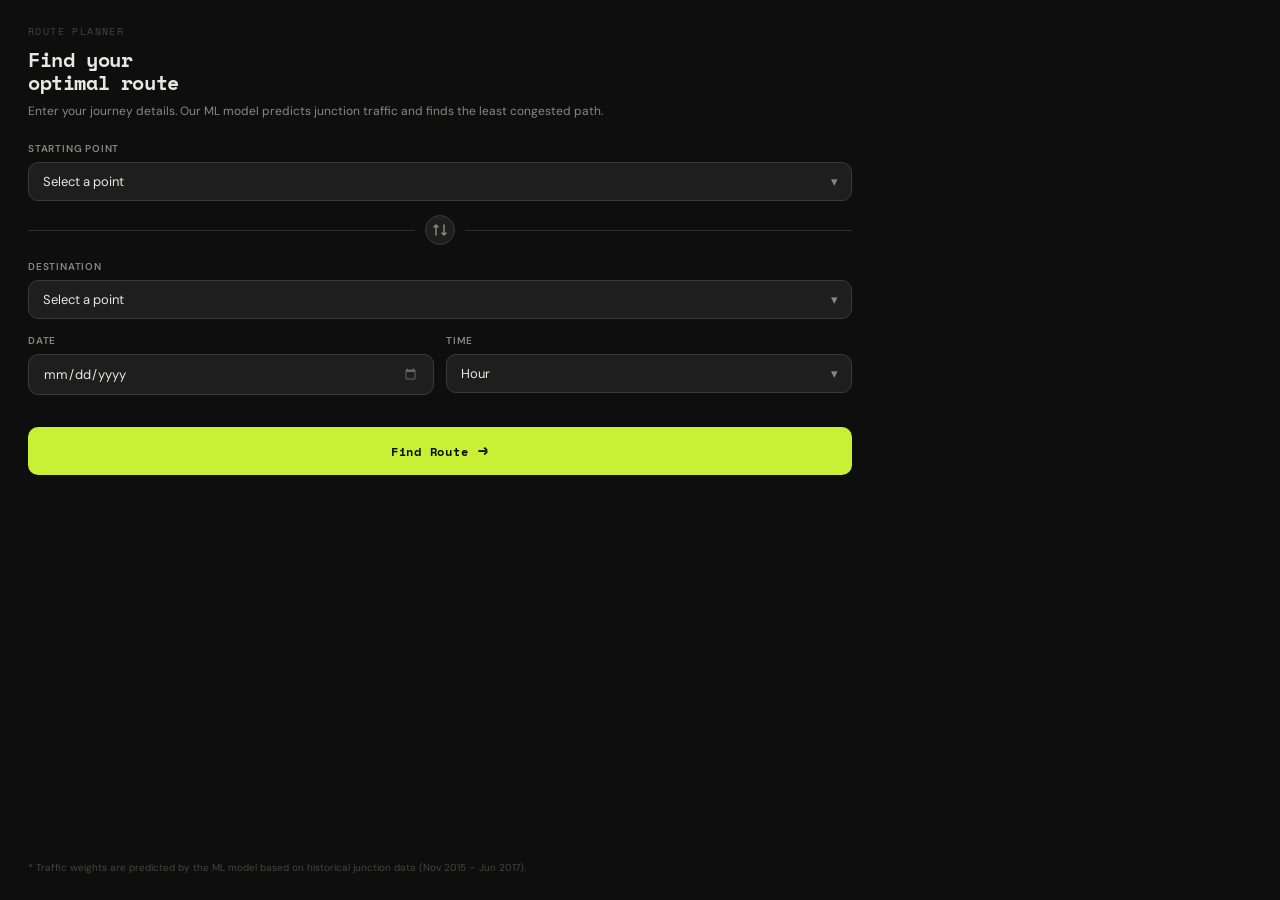
==== app/index.html @ 18674b9c "Add initial UI" ====
<!DOCTYPE html>
<html lang="en">
<head>
  <meta charset="UTF-8" />
  <meta name="viewport" content="width=device-width, initial-scale=1.0"/>
  <title>Smart Traffic Router</title>
  <link href="https://fonts.googleapis.com/css2?family=Space+Mono:wght@400;700&family=DM+Sans:wght@300;400;500;600&display=swap" rel="stylesheet"/>
  <link rel="stylesheet" href="styles.css"/>
</head>
<body>

  <div class="app">

    <!-- ── RIGHT: Form panel ── -->
    <div class="form-panel">
      <div class="form-inner">

        <div class="form-header">
          <div class="form-tag">ROUTE PLANNER</div>
          <h2 class="form-title">Find your<br/>optimal route</h2>
          <p class="form-desc">Enter your journey details. Our ML model predicts junction traffic and finds the least congested path.</p>
        </div>

        <form id="routeForm" autocomplete="off">

          <div class="field-group">
            <label class="field-label" for="startPoint">Starting point</label>
            <div class="select-wrap">
              <select id="startPoint" name="startPoint" required>
                <option value="" disabled selected>Select a point</option>
                <option value="A">A</option>
                <option value="B">B</option>
                <option value="C">C</option>
                <option value="D">D</option>
                <option value="E">E</option>
                <option value="F">F</option>
                <option value="G">G</option>
                <option value="H">H</option>
              </select>
              <span class="select-arrow">▾</span>
            </div>
          </div>

          <div class="swap-row">
            <div class="swap-line"></div>
            <button type="button" class="swap-btn" id="swapBtn" title="Swap points">
              <svg width="16" height="16" viewBox="0 0 16 16" fill="none">
                <path d="M4 3v10M4 3L2 5M4 3l2 2M12 13V3M12 13l-2-2M12 13l2-2" stroke="currentColor" stroke-width="1.5" stroke-linecap="round" stroke-linejoin="round"/>
              </svg>
            </button>
            <div class="swap-line"></div>
          </div>

          <div class="field-group">
            <label class="field-label" for="endPoint">Destination</label>
            <div class="select-wrap">
              <select id="endPoint" name="endPoint" required>
                <option value="" disabled selected>Select a point</option>
                <option value="A">A</option>
                <option value="B">B</option>
                <option value="C">C</option>
                <option value="D">D</option>
                <option value="E">E</option>
                <option value="F">F</option>
                <option value="G">G</option>
                <option value="H">H</option>
              </select>
              <span class="select-arrow">▾</span>
            </div>
          </div>

          <div class="field-row">
            <div class="field-group half">
              <label class="field-label" for="travelDate">Date</label>
              <input type="date" id="travelDate" name="travelDate" required placeholder="dd/mm/yyyy"/>
            </div>

            <div class="field-group half">
              <label class="field-label" for="travelHour">Time</label>
              <div class="select-wrap">
                <select id="travelHour" name="travelHour" required>
                  <option value="" disabled selected>Hour</option>
                  <option value="0">12:00 AM</option>
                  <option value="1">1:00 AM</option>
                  <option value="2">2:00 AM</option>
                  <option value="3">3:00 AM</option>
                  <option value="4">4:00 AM</option>
                  <option value="5">5:00 AM</option>
                  <option value="6">6:00 AM</option>
                  <option value="7">7:00 AM</option>
                  <option value="8">8:00 AM</option>
                  <option value="9">9:00 AM</option>
                  <option value="10">10:00 AM</option>
                  <option value="11">11:00 AM</option>
                  <option value="12">12:00 PM</option>
                  <option value="13">1:00 PM</option>
                  <option value="14">2:00 PM</option>
                  <option value="15">3:00 PM</option>
                  <option value="16">4:00 PM</option>
                  <option value="17">5:00 PM</option>
                  <option value="18">6:00 PM</option>
                  <option value="19">7:00 PM</option>
                  <option value="20">8:00 PM</option>
                  <option value="21">9:00 PM</option>
                  <option value="22">10:00 PM</option>
                  <option value="23">11:00 PM</option>
                </select>
                <span class="select-arrow">▾</span>
              </div>
            </div>
          </div>

          <button type="submit" class="submit-btn" id="submitBtn">
            <span class="btn-text">Find Route</span>
            <span class="btn-icon">→</span>
          </button>

        </form>

        <!-- Result card -->
        <div class="result-card" id="resultCard">
          <div class="result-header">
            <span class="result-tag">OPTIMAL ROUTE</span>
            <button class="result-close" id="clearBtn">✕</button>
          </div>
          <div class="result-path" id="resultPath"></div>
          <div class="result-meta" id="resultMeta"></div>
          <div class="result-junctions" id="resultJunctions"></div>
        </div>

        <p class="form-note">* Traffic weights are predicted by the ML model based on historical junction data (Nov 2015 – Jun 2017).</p>

      </div>
    </div>

  </div>

  <script src="index.js"></script>
</body>
</html>
---- app/styles.css ----
/* ── Reset & base ── */
*, *::before, *::after { box-sizing: border-box; margin: 0; padding: 0; }

:root {
  --bg:        #0e0e0e;
  --surface:   #161616;
  --surface2:  #1e1e1e;
  --surface3:  #252525;
  --border:    #2e2e2e;
  --border2:   #3a3a3a;
  --text:      #e8e8e0;
  --text-muted:#888880;
  --text-faint:#444440;
  --accent:    #c8f135;
  --accent-dim:#8aaa20;
  --amber:     #f0a020;
  --red:       #e84040;
  --green:     #35c87a;
  --mono:      'Space Mono', monospace;
  --sans:      'DM Sans', sans-serif;
  --radius:    10px;
  --radius-lg: 16px;
}

html, body {
  height: 100%;
  overflow: hidden;
  background: var(--bg);
  color: var(--text);
  font-family: var(--sans);
  font-size: 14px;
  line-height: 1.6;
  -webkit-font-smoothing: antialiased;
}

/* ── App layout ── */
.app {
  display: grid;
  grid-template-columns: 1fr 400px;
  height: 100vh;
  overflow: hidden;
}


/* ════════════════════════════
   RIGHT — Form panel
════════════════════════════ */
.form-panel {
  background: var(--bg);
  display: flex;
  flex-direction: column;
  height: 100vh;
  overflow-y: auto;
}

.form-inner {
  padding: 24px 28px;
  display: flex;
  flex-direction: column;
  gap: 0;
  min-height: 100%;
}

.form-header { margin-bottom: 20px; }

.form-tag {
  font-family: var(--mono);
  font-size: 10px;
  letter-spacing: 0.14em;
  color: var(--text-faint);
  margin-bottom: 8px;
}

.form-title {
  font-family: var(--mono);
  font-size: 20px;
  font-weight: 700;
  line-height: 1.15;
  color: var(--text);
  letter-spacing: -0.02em;
  margin-bottom: 8px;
}

.form-desc {
  font-size: 12px;
  color: var(--text-muted);
  line-height: 1.6;
}

/* ── Form fields ── */
#routeForm {
  display: flex;
  flex-direction: column;
  gap: 0;
}

.field-group {
  display: flex;
  flex-direction: column;
  gap: 5px;
  margin-bottom: 14px;
}

.field-group.half { flex: 1; }

.field-label {
  font-size: 10px;
  font-weight: 600;
  letter-spacing: 0.08em;
  color: var(--text-muted);
  text-transform: uppercase;
  font-family: var(--sans);
}

.select-wrap {
  position: relative;
}

.select-wrap select {
  width: 100%;
  padding: 10px 36px 10px 14px;
  background: var(--surface2);
  border: 1px solid var(--border2);
  border-radius: var(--radius);
  color: var(--text);
  font-family: var(--sans);
  font-size: 13px;
  appearance: none;
  -webkit-appearance: none;
  cursor: pointer;
  outline: none;
  transition: border-color 0.2s, background 0.2s;
}

.select-wrap select:hover {
  border-color: #555;
  background: var(--surface3);
}

.select-wrap select:focus {
  border-color: var(--accent-dim);
  background: var(--surface3);
  box-shadow: 0 0 0 3px rgba(200,241,53,0.08);
}

.select-wrap select option {
  background: var(--surface2);
  color: var(--text);
}

.select-arrow {
  position: absolute;
  right: 14px;
  top: 50%;
  transform: translateY(-50%);
  color: var(--text-muted);
  font-size: 13px;
  pointer-events: none;
}

/* Swap button row */
.swap-row {
  display: flex;
  align-items: center;
  gap: 10px;
  margin-bottom: 14px;
}

.swap-line {
  flex: 1;
  height: 1px;
  background: var(--border);
}

.swap-btn {
  width: 30px;
  height: 30px;
  border-radius: 50%;
  border: 1px solid var(--border2);
  background: var(--surface2);
  color: var(--text-muted);
  display: flex;
  align-items: center;
  justify-content: center;
  cursor: pointer;
  flex-shrink: 0;
  transition: border-color 0.2s, background 0.2s, color 0.2s;
}

.swap-btn:hover {
  border-color: var(--accent-dim);
  background: var(--surface3);
  color: var(--accent);
}

/* Two-column row */
.field-row {
  display: flex;
  gap: 12px;
  margin-bottom: 14px;
}

/* Submit */
.submit-btn {
  width: 100%;
  padding: 12px 24px;
  background: var(--accent);
  border: none;
  border-radius: var(--radius);
  color: #0a0e00;
  font-family: var(--mono);
  font-size: 12px;
  font-weight: 700;
  letter-spacing: 0.06em;
  cursor: pointer;
  display: flex;
  align-items: center;
  justify-content: center;
  gap: 10px;
  margin-top: 4px;
  transition: background 0.2s, transform 0.1s;
  position: relative;
  overflow: hidden;
}

.submit-btn::before {
  content: '';
  position: absolute;
  inset: 0;
  background: rgba(255,255,255,0.15);
  opacity: 0;
  transition: opacity 0.2s;
}

.submit-btn:hover { background: #d8ff40; }
.submit-btn:hover::before { opacity: 1; }
.submit-btn:active { transform: scale(0.985); }

.submit-btn.loading .btn-text::after {
  content: '...';
  animation: dots 1s steps(3, end) infinite;
}

.btn-icon {
  font-size: 16px;
  transition: transform 0.2s;
}
.submit-btn:hover .btn-icon { transform: translateX(4px); }

@keyframes dots {
  0%   { content: '.'; }
  33%  { content: '..'; }
  66%  { content: '...'; }
}

/* ── Result card ── */
.result-card {
  margin-top: 16px;
  background: var(--surface2);
  border: 1px solid var(--border2);
  border-radius: var(--radius-lg);
  padding: 16px;
  display: none;
  animation: slideUp 0.3s ease;
}

.result-card.visible { display: block; }

@keyframes slideUp {
  from { opacity: 0; transform: translateY(10px); }
  to   { opacity: 1; transform: translateY(0); }
}

.result-header {
  display: flex;
  justify-content: space-between;
  align-items: center;
  margin-bottom: 14px;
}

.result-tag {
  font-family: var(--mono);
  font-size: 10px;
  letter-spacing: 0.12em;
  color: var(--accent);
}

.result-close {
  background: none;
  border: none;
  color: var(--text-muted);
  cursor: pointer;
  font-size: 13px;
  padding: 2px 6px;
  border-radius: 4px;
  transition: color 0.2s, background 0.2s;
}
.result-close:hover { color: var(--text); background: var(--surface3); }

.result-path {
  font-family: var(--mono);
  font-size: 15px;
  font-weight: 700;
  color: var(--accent);
  letter-spacing: 0.04em;
  margin-bottom: 10px;
  word-break: break-all;
}

.result-meta {
  font-size: 12px;
  color: var(--text-muted);
  margin-bottom: 12px;
  line-height: 1.7;
}

.result-junctions {
  display: flex;
  flex-wrap: wrap;
  gap: 6px;
}

.j-badge {
  font-family: var(--mono);
  font-size: 11px;
  padding: 4px 10px;
  border-radius: 999px;
  font-weight: 700;
}

.j-badge.low    { background: #0d2b16; color: var(--green);  border: 1px solid #1a5a2a; }
.j-badge.medium { background: #2b1e00; color: var(--amber);  border: 1px solid #5a3e00; }
.j-badge.high   { background: #2b0a0a; color: var(--red);    border: 1px solid #5a1414; }

/* Form footer note */
.form-note {
  margin-top: auto;
  padding-top: 16px;
  font-size: 10px;
  color: var(--text-faint);
  line-height: 1.6;
}

/* ── Date input ── */
input[type="date"] {
  width: 100%;
  padding: 10px 14px;
  background: var(--surface2);
  border: 1px solid var(--border2);
  border-radius: var(--radius);
  color: var(--text);
  font-family: var(--sans);
  font-size: 13px;
  outline: none;
  cursor: pointer;
  transition: border-color 0.2s, background 0.2s;
  color-scheme: dark;
}

input[type="date"]:hover {
  border-color: #555;
  background: var(--surface3);
}

input[type="date"]:focus {
  border-color: var(--accent-dim);
  background: var(--surface3);
  box-shadow: 0 0 0 3px rgba(200,241,53,0.08);
}

input[type="date"]::-webkit-calendar-picker-indicator {
  filter: invert(0.6);
  cursor: pointer;
}

/* ── Responsive ── */
@media (max-width: 900px) {
  .app {
    grid-template-columns: 1fr;
    grid-template-rows: 50vh 1fr;
    height: auto;
    overflow: auto;
  }
  html, body { overflow: auto; }
  .map-panel {
    height: 50vh;
    border-right: none;
    border-bottom: 1px solid var(--border);
    padding: 16px;
  }
  .form-panel { height: auto; overflow: visible; }
  .form-inner { padding: 20px 18px; }
}
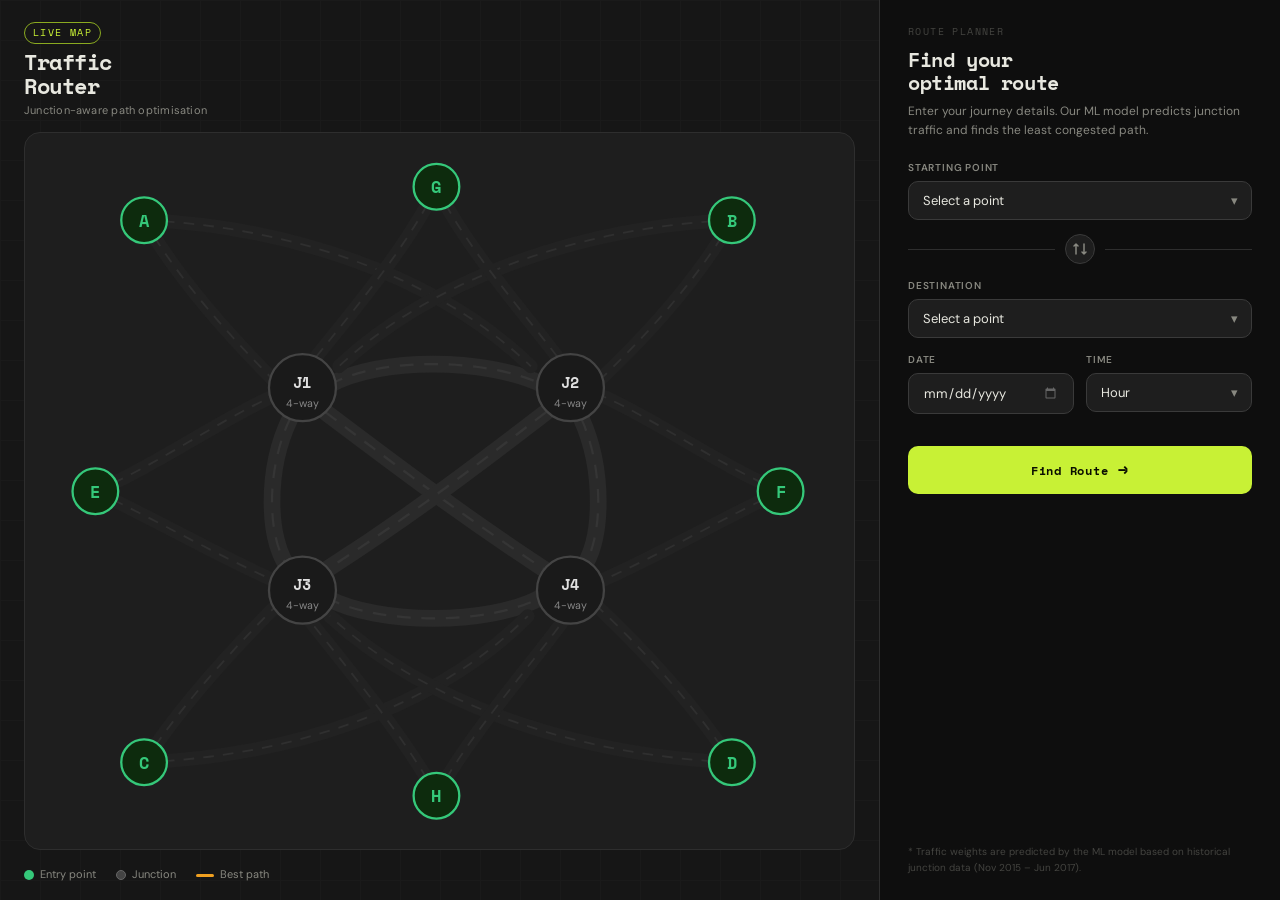
==== commit 01b684f9: "Final Ui updated" ====
--- a/app/index.html
+++ b/app/index.html
@@ -10,6 +10,124 @@
 <body>
 
   <div class="app">
+
+        <div class="map-panel">
+      <div class="map-header">
+        <span class="map-tag">LIVE MAP</span>
+        <h1 class="map-title">Traffic<br/>Router</h1>
+        <p class="map-sub">Junction-aware path optimisation</p>
+      </div>
+
+      <div class="map-wrap">
+        <svg id="mapSvg" width="100%" viewBox="0 0 520 460" xmlns="http://www.w3.org/2000/svg">
+
+          <!-- ── Junction-to-junction roads ── -->
+          <!-- J1–J2 top -->
+          <path d="M 188 160 C 220 142, 290 142, 328 160" fill="none" stroke="#2a2a2a" stroke-width="11" stroke-linecap="round"/>
+          <path d="M 188 160 C 220 142, 290 142, 328 160" fill="none" stroke="#3d3d3d" stroke-width="1.5" stroke-dasharray="9 7" opacity="0.6"/>
+          <!-- J3–J4 bottom -->
+          <path d="M 186 300 C 220 318, 292 318, 326 300" fill="none" stroke="#2a2a2a" stroke-width="11" stroke-linecap="round"/>
+          <path d="M 186 300 C 220 318, 292 318, 326 300" fill="none" stroke="#3d3d3d" stroke-width="1.5" stroke-dasharray="9 7" opacity="0.6"/>
+          <!-- J1–J3 left -->
+          <path d="M 162 182 C 146 215, 146 262, 162 282" fill="none" stroke="#2a2a2a" stroke-width="11" stroke-linecap="round"/>
+          <path d="M 162 182 C 146 215, 146 262, 162 282" fill="none" stroke="#3d3d3d" stroke-width="1.5" stroke-dasharray="9 7" opacity="0.6"/>
+          <!-- J2–J4 right -->
+          <path d="M 353 182 C 368 215, 368 262, 353 282" fill="none" stroke="#2a2a2a" stroke-width="11" stroke-linecap="round"/>
+          <path d="M 353 182 C 368 215, 368 262, 353 282" fill="none" stroke="#3d3d3d" stroke-width="1.5" stroke-dasharray="9 7" opacity="0.6"/>
+          <!-- J1–J4 diagonal -->
+          <path d="M 185 178 C 238 218, 278 248, 330 282" fill="none" stroke="#2a2a2a" stroke-width="11" stroke-linecap="round"/>
+          <path d="M 185 178 C 238 218, 278 248, 330 282" fill="none" stroke="#3d3d3d" stroke-width="1.5" stroke-dasharray="9 7" opacity="0.6"/>
+          <!-- J2–J3 diagonal -->
+          <path d="M 330 178 C 278 218, 238 248, 185 282" fill="none" stroke="#2a2a2a" stroke-width="11" stroke-linecap="round"/>
+          <path d="M 330 178 C 278 218, 238 248, 185 282" fill="none" stroke="#3d3d3d" stroke-width="1.5" stroke-dasharray="9 7" opacity="0.6"/>
+
+          <!-- ── Entry roads ── -->
+          <!-- A (top-left corner) → J1 and J2 -->
+          <path d="M 66 52 C 88 90, 122 128, 152 158" fill="none" stroke="#222" stroke-width="9" stroke-linecap="round"/>
+          <path d="M 66 52 C 88 90, 122 128, 152 158" fill="none" stroke="#3d3d3d" stroke-width="1.2" stroke-dasharray="7 6" opacity="0.5"/>
+          <path d="M 66 52 C 160 56, 258 88, 320 148" fill="none" stroke="#222" stroke-width="9" stroke-linecap="round"/>
+          <path d="M 66 52 C 160 56, 258 88, 320 148" fill="none" stroke="#3d3d3d" stroke-width="1.2" stroke-dasharray="7 6" opacity="0.5"/>
+          <!-- B (top-right corner) → J1 and J2 -->
+          <path d="M 452 52 C 430 90, 396 128, 364 158" fill="none" stroke="#222" stroke-width="9" stroke-linecap="round"/>
+          <path d="M 452 52 C 430 90, 396 128, 364 158" fill="none" stroke="#3d3d3d" stroke-width="1.2" stroke-dasharray="7 6" opacity="0.5"/>
+          <path d="M 452 52 C 358 56, 258 88, 194 148" fill="none" stroke="#222" stroke-width="9" stroke-linecap="round"/>
+          <path d="M 452 52 C 358 56, 258 88, 194 148" fill="none" stroke="#3d3d3d" stroke-width="1.2" stroke-dasharray="7 6" opacity="0.5"/>
+          <!-- C (bottom-left corner) → J3 and J4 -->
+          <path d="M 66 408 C 88 374, 122 336, 152 306" fill="none" stroke="#222" stroke-width="9" stroke-linecap="round"/>
+          <path d="M 66 408 C 88 374, 122 336, 152 306" fill="none" stroke="#3d3d3d" stroke-width="1.2" stroke-dasharray="7 6" opacity="0.5"/>
+          <path d="M 66 408 C 160 404, 256 374, 318 312" fill="none" stroke="#222" stroke-width="9" stroke-linecap="round"/>
+          <path d="M 66 408 C 160 404, 256 374, 318 312" fill="none" stroke="#3d3d3d" stroke-width="1.2" stroke-dasharray="7 6" opacity="0.5"/>
+          <!-- D (bottom-right corner) → J3 and J4 -->
+          <path d="M 452 408 C 430 374, 396 336, 364 306" fill="none" stroke="#222" stroke-width="9" stroke-linecap="round"/>
+          <path d="M 452 408 C 430 374, 396 336, 364 306" fill="none" stroke="#3d3d3d" stroke-width="1.2" stroke-dasharray="7 6" opacity="0.5"/>
+          <path d="M 452 408 C 358 404, 256 374, 188 312" fill="none" stroke="#222" stroke-width="9" stroke-linecap="round"/>
+          <path d="M 452 408 C 358 404, 256 374, 188 312" fill="none" stroke="#3d3d3d" stroke-width="1.2" stroke-dasharray="7 6" opacity="0.5"/>
+          <!-- E (mid-left) → J1 and J3 -->
+          <path d="M 34 230 C 72 214, 118 182, 150 168" fill="none" stroke="#222" stroke-width="9" stroke-linecap="round"/>
+          <path d="M 34 230 C 72 214, 118 182, 150 168" fill="none" stroke="#3d3d3d" stroke-width="1.2" stroke-dasharray="7 6" opacity="0.5"/>
+          <path d="M 34 230 C 72 248, 118 274, 150 288" fill="none" stroke="#222" stroke-width="9" stroke-linecap="round"/>
+          <path d="M 34 230 C 72 248, 118 274, 150 288" fill="none" stroke="#3d3d3d" stroke-width="1.2" stroke-dasharray="7 6" opacity="0.5"/>
+          <!-- F (mid-right) → J2 and J4 -->
+          <path d="M 484 230 C 446 214, 400 182, 368 168" fill="none" stroke="#222" stroke-width="9" stroke-linecap="round"/>
+          <path d="M 484 230 C 446 214, 400 182, 368 168" fill="none" stroke="#3d3d3d" stroke-width="1.2" stroke-dasharray="7 6" opacity="0.5"/>
+          <path d="M 484 230 C 446 248, 400 274, 368 288" fill="none" stroke="#222" stroke-width="9" stroke-linecap="round"/>
+          <path d="M 484 230 C 446 248, 400 274, 368 288" fill="none" stroke="#3d3d3d" stroke-width="1.2" stroke-dasharray="7 6" opacity="0.5"/>
+          <!-- G (top-mid) → J1 and J2 -->
+          <path d="M 258 30 C 238 72, 196 120, 174 148" fill="none" stroke="#222" stroke-width="9" stroke-linecap="round"/>
+          <path d="M 258 30 C 238 72, 196 120, 174 148" fill="none" stroke="#3d3d3d" stroke-width="1.2" stroke-dasharray="7 6" opacity="0.5"/>
+          <path d="M 258 30 C 278 72, 322 120, 342 148" fill="none" stroke="#222" stroke-width="9" stroke-linecap="round"/>
+          <path d="M 258 30 C 278 72, 322 120, 342 148" fill="none" stroke="#3d3d3d" stroke-width="1.2" stroke-dasharray="7 6" opacity="0.5"/>
+          <!-- H (bottom-mid) → J3 and J4 -->
+          <path d="M 258 430 C 238 392, 196 342, 174 314" fill="none" stroke="#222" stroke-width="9" stroke-linecap="round"/>
+          <path d="M 258 430 C 238 392, 196 342, 174 314" fill="none" stroke="#3d3d3d" stroke-width="1.2" stroke-dasharray="7 6" opacity="0.5"/>
+          <path d="M 258 430 C 278 392, 322 342, 342 314" fill="none" stroke="#222" stroke-width="9" stroke-linecap="round"/>
+          <path d="M 258 430 C 278 392, 322 342, 342 314" fill="none" stroke="#3d3d3d" stroke-width="1.2" stroke-dasharray="7 6" opacity="0.5"/>
+
+          <!-- ── Highlighted path layer ── -->
+          <g id="pathLayer"></g>
+
+          <!-- ── Junctions ── -->
+          <g class="jnode" id="jJ1" data-j="J1">
+            <circle cx="170" cy="162" r="22" class="j-circle" fill="#1a1a1a" stroke="#444" stroke-width="1.5"/>
+            <text x="170" y="158" text-anchor="middle" dominant-baseline="central" font-family="'Space Mono',monospace" font-size="10" fill="#e0e0e0" font-weight="700">J1</text>
+            <text x="170" y="172" text-anchor="middle" dominant-baseline="central" font-family="'DM Sans',sans-serif" font-size="7" fill="#888">4-way</text>
+          </g>
+          <g class="jnode" id="jJ2" data-j="J2">
+            <circle cx="346" cy="162" r="22" class="j-circle" fill="#1a1a1a" stroke="#444" stroke-width="1.5"/>
+            <text x="346" y="158" text-anchor="middle" dominant-baseline="central" font-family="'Space Mono',monospace" font-size="10" fill="#e0e0e0" font-weight="700">J2</text>
+            <text x="346" y="172" text-anchor="middle" dominant-baseline="central" font-family="'DM Sans',sans-serif" font-size="7" fill="#888">4-way</text>
+          </g>
+          <g class="jnode" id="jJ3" data-j="J3">
+            <circle cx="170" cy="295" r="22" class="j-circle" fill="#1a1a1a" stroke="#444" stroke-width="1.5"/>
+            <text x="170" y="291" text-anchor="middle" dominant-baseline="central" font-family="'Space Mono',monospace" font-size="10" fill="#e0e0e0" font-weight="700">J3</text>
+            <text x="170" y="305" text-anchor="middle" dominant-baseline="central" font-family="'DM Sans',sans-serif" font-size="7" fill="#888">4-way</text>
+          </g>
+          <g class="jnode" id="jJ4" data-j="J4">
+            <circle cx="346" cy="295" r="22" class="j-circle" fill="#1a1a1a" stroke="#444" stroke-width="1.5"/>
+            <text x="346" y="291" text-anchor="middle" dominant-baseline="central" font-family="'Space Mono',monospace" font-size="10" fill="#e0e0e0" font-weight="700">J4</text>
+            <text x="346" y="305" text-anchor="middle" dominant-baseline="central" font-family="'DM Sans',sans-serif" font-size="7" fill="#888">4-way</text>
+          </g>
+
+          <!-- ── Entry points (8 unique, one each) ── -->
+          <g class="enode" id="ptA" data-pt="A"><circle cx="66"  cy="52"  r="15" class="e-circle"/><text x="66"  y="52"  text-anchor="middle" dominant-baseline="central" font-family="'Space Mono',monospace" font-size="11" font-weight="700" class="e-label">A</text></g>
+          <g class="enode" id="ptB" data-pt="B"><circle cx="452" cy="52"  r="15" class="e-circle"/><text x="452" y="52"  text-anchor="middle" dominant-baseline="central" font-family="'Space Mono',monospace" font-size="11" font-weight="700" class="e-label">B</text></g>
+          <g class="enode" id="ptC" data-pt="C"><circle cx="66"  cy="408" r="15" class="e-circle"/><text x="66"  y="408" text-anchor="middle" dominant-baseline="central" font-family="'Space Mono',monospace" font-size="11" font-weight="700" class="e-label">C</text></g>
+          <g class="enode" id="ptD" data-pt="D"><circle cx="452" cy="408" r="15" class="e-circle"/><text x="452" y="408" text-anchor="middle" dominant-baseline="central" font-family="'Space Mono',monospace" font-size="11" font-weight="700" class="e-label">D</text></g>
+          <g class="enode" id="ptE" data-pt="E"><circle cx="34"  cy="230" r="15" class="e-circle"/><text x="34"  y="230" text-anchor="middle" dominant-baseline="central" font-family="'Space Mono',monospace" font-size="11" font-weight="700" class="e-label">E</text></g>
+          <g class="enode" id="ptF" data-pt="F"><circle cx="484" cy="230" r="15" class="e-circle"/><text x="484" y="230" text-anchor="middle" dominant-baseline="central" font-family="'Space Mono',monospace" font-size="11" font-weight="700" class="e-label">F</text></g>
+          <g class="enode" id="ptG" data-pt="G"><circle cx="258" cy="30"  r="15" class="e-circle"/><text x="258" y="30"  text-anchor="middle" dominant-baseline="central" font-family="'Space Mono',monospace" font-size="11" font-weight="700" class="e-label">G</text></g>
+          <g class="enode" id="ptH" data-pt="H"><circle cx="258" cy="430" r="15" class="e-circle"/><text x="258" y="430" text-anchor="middle" dominant-baseline="central" font-family="'Space Mono',monospace" font-size="11" font-weight="700" class="e-label">H</text></g>
+        </svg>
+      </div>
+
+      <!-- Legend -->
+      <div class="legend">
+        <div class="legend-item"><span class="leg-dot green"></span> Entry point</div>
+        <div class="legend-item"><span class="leg-dot white"></span> Junction</div>
+        <div class="legend-item"><span class="leg-line amber"></span> Best path</div>
+      </div>
+    </div>
+
 
     <!-- ── RIGHT: Form panel ── -->
     <div class="form-panel">
--- a/app/styles.css
+++ b/app/styles.css
@@ -42,6 +42,147 @@
 }
 
 
+
+/* ════════════════════════════
+   LEFT — Map panel
+════════════════════════════ */
+.map-panel {
+  background: var(--surface);
+  border-right: 1px solid var(--border);
+  display: flex;
+  flex-direction: column;
+  padding: 20px 24px 16px;
+  gap: 12px;
+  position: relative;
+  overflow: hidden;
+  height: 100vh;
+}
+
+/* subtle grid background */
+.map-panel::before {
+  content: '';
+  position: absolute;
+  inset: 0;
+  background-image:
+    linear-gradient(var(--border) 1px, transparent 1px),
+    linear-gradient(90deg, var(--border) 1px, transparent 1px);
+  background-size: 40px 40px;
+  opacity: 0.18;
+  pointer-events: none;
+}
+
+.map-header {
+  position: relative;
+  z-index: 1;
+}
+
+.map-tag {
+  font-family: var(--mono);
+  font-size: 10px;
+  letter-spacing: 0.14em;
+  color: var(--accent);
+  display: inline-block;
+  padding: 2px 8px;
+  border: 1px solid var(--accent-dim);
+  border-radius: 999px;
+  margin-bottom: 6px;
+}
+
+.map-title {
+  font-family: var(--mono);
+  font-size: 22px;
+  font-weight: 700;
+  line-height: 1.1;
+  color: var(--text);
+  letter-spacing: -0.02em;
+}
+
+.map-sub {
+  font-size: 11px;
+  color: var(--text-muted);
+  margin-top: 4px;
+  letter-spacing: 0.02em;
+}
+
+/* Map SVG wrapper */
+.map-wrap {
+  flex: 1;
+  min-height: 0;
+  position: relative;
+  z-index: 1;
+  background: var(--surface2);
+  border: 1px solid var(--border);
+  border-radius: var(--radius-lg);
+  padding: 8px;
+  overflow: hidden;
+  display: flex;
+  align-items: center;
+  justify-content: center;
+}
+
+.map-wrap svg {
+  width: 100%;
+  height: 100%;
+  max-height: 100%;
+}
+
+/* SVG node styles (applied via JS/inline) */
+.jnode { cursor: default; }
+.jnode:hover .j-circle {
+  stroke: var(--accent) !important;
+  stroke-width: 2 !important;
+}
+
+.enode { cursor: pointer; }
+.e-circle {
+  fill: #0d2b0d;
+  stroke: var(--green);
+  stroke-width: 1.5;
+  transition: fill 0.2s;
+}
+.enode:hover .e-circle { fill: #1a4a1a; }
+.enode.selected .e-circle {
+  fill: var(--accent);
+  stroke: var(--accent);
+}
+.enode.selected .e-label { fill: #0e0e0e !important; }
+.e-label { fill: var(--green); }
+
+/* Legend */
+.legend {
+  display: flex;
+  gap: 20px;
+  position: relative;
+  z-index: 1;
+  padding-top: 4px;
+}
+
+.legend-item {
+  display: flex;
+  align-items: center;
+  gap: 6px;
+  font-size: 11px;
+  color: var(--text-muted);
+  font-family: var(--sans);
+}
+
+.leg-dot {
+  width: 10px;
+  height: 10px;
+  border-radius: 50%;
+}
+.leg-dot.green  { background: var(--green); }
+.leg-dot.white  { background: #444; border: 1px solid #666; }
+
+.leg-line {
+  width: 18px;
+  height: 3px;
+  border-radius: 2px;
+}
+.leg-line.amber { background: var(--amber); }
+
+
+
 /* ════════════════════════════
    RIGHT — Form panel
 ════════════════════════════ */
